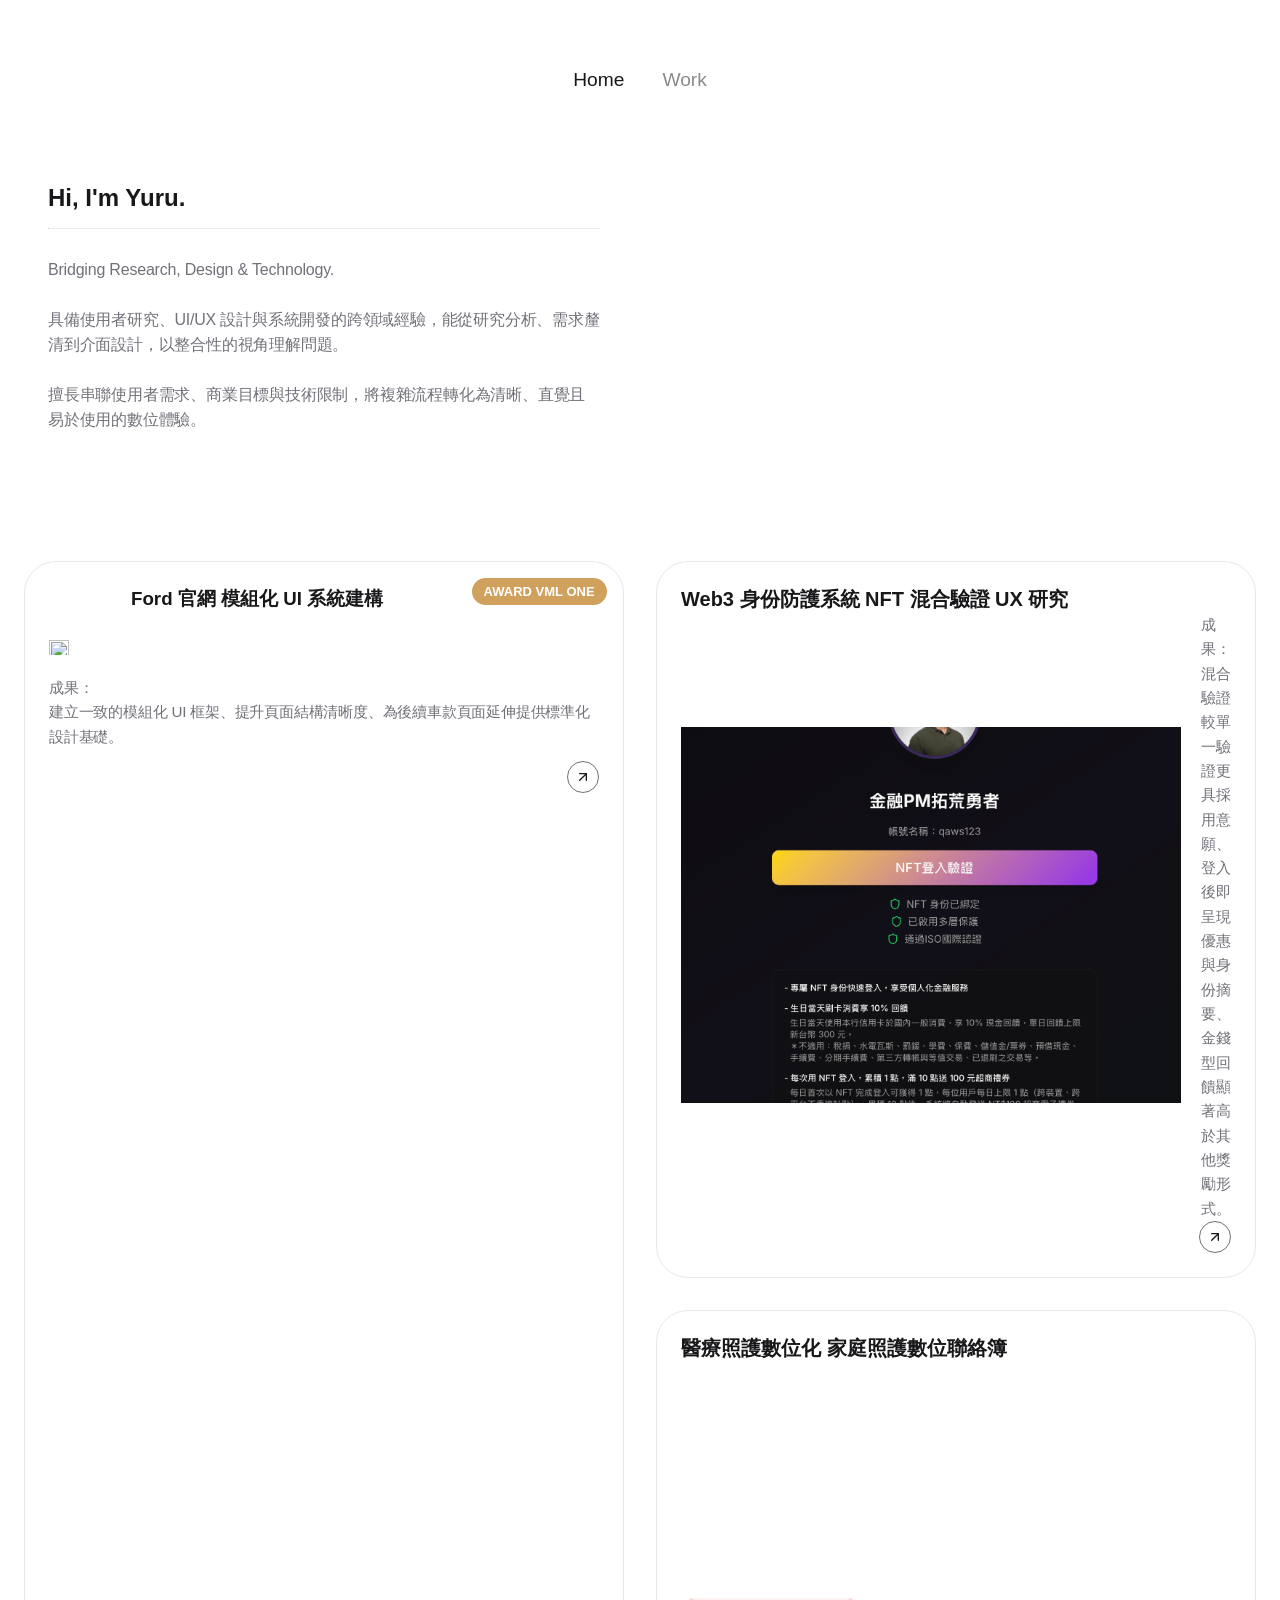
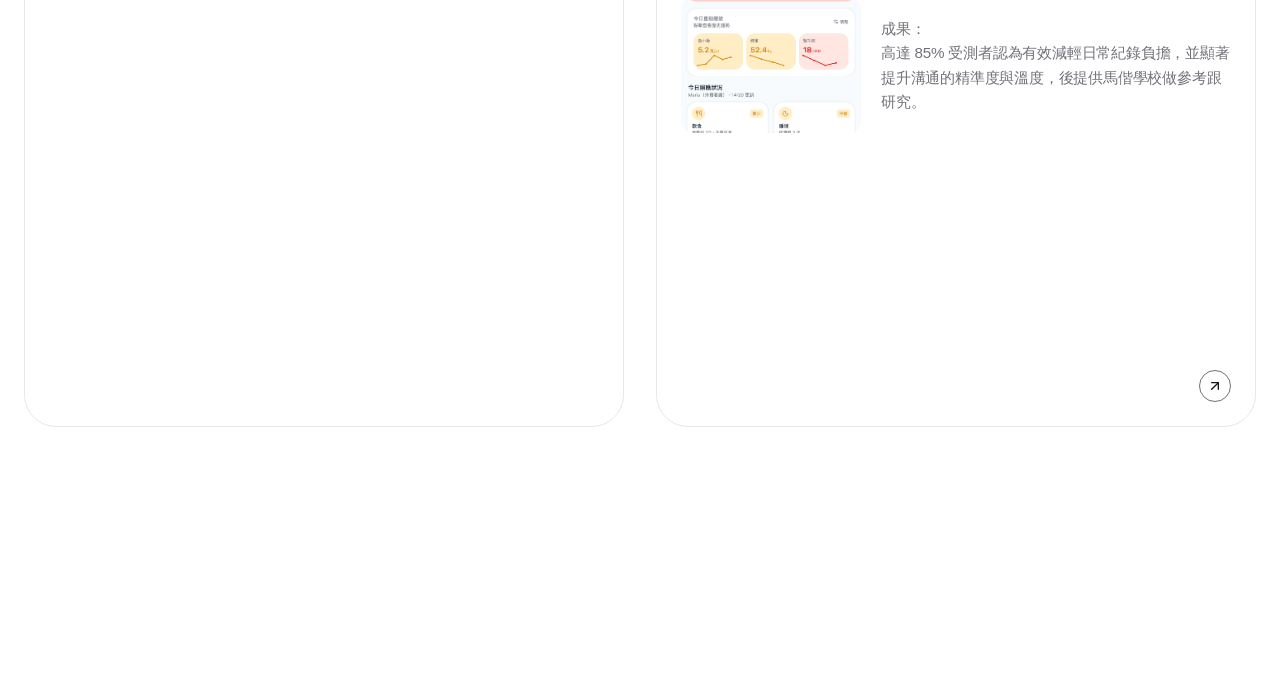
==== index.html @ ca659b8a "Update index.html" ====
<!DOCTYPE html>
<html lang="zh-TW">
<head>
    <meta charset="UTF-8">
    <meta name="viewport" content="width=device-width, initial-scale=1.0">
    <title>Yuru | Portfolio</title>
    <link rel="stylesheet" href="style.css">
</head>
<body style="margin-bottom: 14rem;">
    <!-- Navigation -->
     <!-- 導覽列 -->
    <nav class="navbar" id="navbar">
        <div class="navbar-inner">
            <div class="nav-links">
                <div id="nav-marker"></div>
                <a href="#" class="nav-item active">Home</a>
                <a href="work.html" class="nav-item"></span>Work</a>
                <!-- <a href="#about" class="nav-item"><span class="dot">About</a> -->
            </div>
            <button class="mobile-menu-btn" id="mobile-menu-btn">
                <svg width="24" height="24" viewBox="0 0 24 24" fill="none" stroke="currentColor" stroke-width="2" stroke-linecap="round" stroke-linejoin="round"><line x1="3" y1="12" x2="21" y2="12"></line><line x1="3" y1="6" x2="21" y2="6"></line><line x1="3" y1="18" x2="21" y2="18"></line></svg>
            </button>
        </div>
    </nav>

    <div class="mobile-menu-overlay" id="mobile-menu">
        <button class="close-menu-btn" id="close-menu-btn">
            <svg width="32" height="32" viewBox="0 0 24 24" fill="none" stroke="currentColor" stroke-width="2" stroke-linecap="round" stroke-linejoin="round"><line x1="18" y1="6" x2="6" y2="18"></line><line x1="6" y1="6" x2="18" y2="18"></line></svg>
        </button>
        <a href="#" class="mobile-link">Home</a>
        <a href="work.html" class="mobile-link">Work</a>
        <!-- <a href="#about" class="mobile-link">About</a> -->
        </div>

    <!-- Work Section -->
    <main class="wrapper">
        <section class="projects-grid">
            <div class="left-column">
                <div class="info-card">
                    <h1>Hi, I'm Yuru.</h1>
                    <hr>
                    <p class="info-text">Bridging Research, Design & Technology.</p>
                    <p class="info-text">具備使用者研究、UI/UX 設計與系統開發的跨領域經驗，能從研究分析、需求釐清到介面設計，以整合性的視角理解問題。</p>
                    <p class="info-text" style="margin-bottom: 0;">擅長串聯使用者需求、商業目標與技術限制，將複雜流程轉化為清晰、直覺且易於使用的數位體驗。</p>
                </div>

                <!-- <div class="bottom-left-cards reveal">
                   <a href="https://pda.104.com.tw/profile/share/5gaeLFJDGIyPmbbx8TbDucPjDyxwcP6l" target="_blank" class="action-card resume-card">
                        <div class="action-content">
                            <div class="module-subtitle">Connect & More</div>
                            <div class="action-title">Resume</div>
                        </div>
                        <div class="stacked-ui-illustration">
                            <div class="ui-mini-card card-mint">
                                <div class="mini-header">
                                    <div class="m-icon"></div><div class="m-search"></div>
                                </div>
                                <div class="mini-body">
                                    <div class="m-title"></div>
                                    <div class="m-line"></div><div class="m-line"></div><div class="m-line w-short"></div>
                                </div>
                            </div>
                            
                            <div class="ui-mini-card card-peach">
                                <div class="mini-header">
                                    <div class="m-icon"></div><div class="m-search"></div>
                                </div>
                                <div class="mini-body">
                                    <div class="m-title"></div>
                                    <div class="m-line"></div><div class="m-line"></div><div class="m-line w-short"></div>
                                </div>
                            </div>
                            
                            <div class="ui-mini-card card-blue">
                                <div class="mini-header">
                                    <div class="m-icon"></div><div class="m-search"></div>
                                </div>
                                <div class="mini-body">
                                    <div class="m-title"></div>
                                    <div class="m-line"></div><div class="m-line"></div><div class="m-line w-short"></div>
                                </div>
                            </div>
                        </div>
                    </a>

                    <a href="work.html#3d" class="action-card space-card">
                        <div class="action-content">
                            <div class="module-subtitle">Cross-disciplinary Roots</div>
                            <div class="action-title">跨域空間規劃 / 3D視覺</div>
                            <p style="margin-bottom: 0;">跨領域背景：<br>室內設計助理時期作品</p>
                        </div>
                        <div class="decorative-icon d-icon">
                            <svg width="160" height="160" viewBox="0 0 24 24" fill="none" xmlns="http://www.w3.org/2000/svg">
                                <path class="floor-plane" d="M12 21L3 17.1L12 13.2L21 17.1L12 21Z" stroke="currentColor" stroke-width="0.1" stroke-linecap="round" stroke-linejoin="round"/>
                                <path class="left-wall" d="M3 17.1V6.9L12 10.8V21L3 17.1Z" stroke="currentColor" stroke-width="0.1" stroke-linecap="round" stroke-linejoin="round"/>
                                <path class="right-wall" d="M21 17.1V6.9L12 10.8V21L21 17.1Z" stroke="currentColor" stroke-width="0.1" stroke-linecap="round" stroke-linejoin="round"/>
                                <path class="ceiling-plane" d="M12 10.8L3 6.9L12 3L21 6.9L12 10.8Z" stroke="currentColor" stroke-width="0.1" stroke-linecap="round" stroke-linejoin="round"/>
                            </svg>
                        </div>
                    </a>
                </div> -->
            </div>

            <div class="card-content">
                <div class="grid-header reveal">
                    <h2 class="grid-title text-uppercase tracking-widest">
                        <!-- <span class="dot"></span> -->PROJECT CATEGORY</h2>
                </div>
                <a href="work.html#ux" class="service-link">
                    <div class="service-item reveal">
                        <div class="service-text-group">
                            <span class="service-name">研究與需求分析</span>
                            <span class="service-sub">使用者研究、需求釐清、問題定義、產品驗證</span>
                        </div>
                        <span class="service-desc">Research & Analysis</span>
                    </div>
                </a>
                <a href="work.html#ui-ux" class="service-link">
                    <div class="service-item reveal">
                        <div class="service-text-group">
                            <span class="service-name">產品與體驗設計</span>
                            <span class="service-sub">品牌官網、Web／App設計、User Flow、Design System</span>
                        </div>
                        <span class="service-desc">Product & UX Design</span>
                    </div>
                </a>
                <!-- <a href="work.html#visual" class="service-link">
                    <div class="service-item reveal">
                        <div class="service-text-group">
                            <span class="service-name">系統開發與整合</span>
                            <span class="service-sub">前端開發、企業系統、流程數位化</span>
                        </div>
                        <span class="service-desc">Systems & Development</span>
                    </div>
                </a> -->
                <a href="work.html#award" class="service-link">
                    <div class="service-item reveal">
                        <div class="service-text-group">
                            <span class="service-name">品牌與視覺設計</span>
                            <span class="service-sub">行銷 / 視覺設計</span>
                        </div>
                        <span class="service-desc">Brand & Visual Design</span>
                    </div>
                </a>
                <!-- <a href="work.html#workshop" class="service-link">
                    <div class="service-item reveal">
                        <span class="service-name">工作坊協作</span>
                        <span class="service-desc">Workshop Co-Facilitator</span>
                    </div>
                </a> -->
            </div>
        </section>
        
        <!-- 左側：Feed 面板 -->
        <section class="bento-container">
            <section class="card feed-card">
                <a href="uiux_ford.html" style="text-decoration: none; color: inherit;display: contents; height: 100%;">
                    <h3 class="logo-text"><img src="img/FordOval.svg" alt="" width="70">Ford 官網 模組化 UI 系統建構</h3>
                    <span class="tag">AWARD VML ONE</span>
                    <div class="img-content">
                        <img src="img/index_ford.jpg" alt="">
                    </div>
                    <p>成果：<br>建立一致的模組化 UI 框架、提升頁面結構清晰度、為後續車款頁面延伸提供標準化設計基礎。</p>
                    <div class="card-circle">
                        <div class="icon-circle">
                            <svg width="16" height="16" viewBox="0 0 24 24" fill="none" stroke="currentColor" stroke-width="2" stroke-linecap="round" stroke-linejoin="round"><line x1="7" y1="17" x2="17" y2="7"></line><polyline points="7 7 17 7 17 17"></polyline></svg>
                        </div>
                    </div>
                </a>
            </section>

            <!-- 右側：四個小卡片 -->
            <div class="bottom-right-group">
                <!-- 第一張卡片：Web3 身份防護系統 -->
                <section class="card credit-card1">
                    <a href="ux_web3.html">
                        <h3>Web3 身份防護系統 NFT 混合驗證 UX 研究</h3>
                        <!--<div class="credit-amount">NFT 混合驗證 UX 研究</div>-->
                        <!-- 調整區域：左邊圖片、右邊成果 -->
                        <div class="card-body-flex">
                            <div class="img-content">
                                <img src="img/web3_title.png" alt="Web3 專案圖片">
                            </div>
                            <div class="card-description">
                                <p>成果：<br>混合驗證較單一驗證更具採用意願、登入後即呈現優惠與身份摘要、金錢型回饋顯著高於其他獎勵形式。</p>
                            </div>
                        </div>
            
                        <div class="card-circle">
                            <div class="icon-circle">
                                <svg width="16" height="16" viewBox="0 0 24 24" fill="none" stroke="currentColor" stroke-width="2" stroke-linecap="round" stroke-linejoin="round"><line x1="7" y1="17" x2="17" y2="7"></line><polyline points="7 7 17 7 17 17"></polyline></svg>
                            </div>
                        </div>
                    </a>
                </section>
            
                <!-- 第二張卡片：醫療照護數位化 -->
                <section class="card credit-card1">
                    <a href="ux_health.html">
                        <h3>醫療照護數位化 家庭照護數位聯絡簿</h3>
                        <!--<div class="credit-amount">家庭照護數位聯絡簿</div>-->
                        <!-- 調整區域：左邊圖片、右邊成果 -->
                        <div class="card-body-flex">
                            <div class="card-image">
                                <img src="img/medic_title.png" alt="醫療照護專案圖片">
                            </div>
                            <div class="card-description">
                                <p>成果：<br>高達 85% 受測者認為有效減輕日常紀錄負擔，並顯著提升溝通的精準度與溫度，後提供馬偕學校做參考跟研究。</p>
                            </div>
                        </div>
            
                        <div class="card-circle">
                            <div class="icon-circle">
                                <svg width="16" height="16" viewBox="0 0 24 24" fill="none" stroke="currentColor" stroke-width="2" stroke-linecap="round" stroke-linejoin="round"><line x1="7" y1="17" x2="17" y2="7"></line><polyline points="7 7 17 7 17 17"></polyline></svg>
                            </div>
                        </div>
                    </a>
                </section>
            </div>
             <!-- <div class="bottom-right-group">
                <section class="card credit-card1">
                    <a href="ux_web3.html">
                        <h3>Web3 身份防護系統</h3>
                        <div class="credit-amount">NFT 混合驗證 UX 研究</div><br>
                        <p>成果：<br>混合驗證較單一驗證更具採用意願、登入後即呈現優惠與身份摘要、金錢型回饋顯著高於其他獎勵形式。</p>
                        <div class="card-circle">
                            <div class="icon-circle">
                                <svg width="16" height="16" viewBox="0 0 24 24" fill="none" stroke="currentColor" stroke-width="2" stroke-linecap="round" stroke-linejoin="round"><line x1="7" y1="17" x2="17" y2="7"></line><polyline points="7 7 17 7 17 17"></polyline></svg>
                            </div>
                        </div>
                    </a>
                </section>

                <section class="card credit-card1">
                    <a href="ux_health.html">
                        <h3>醫療照護數位化</h3>
                        <div class="credit-amount">家庭照護數位聯絡簿</div><br>
                        <p>成果：<br>高達 85% 受測者認為有效減輕日常紀錄負擔，並顯著提升溝通的精準度與溫度，後提供馬偕學校做參考跟研究。</p>
                        <div class="card-circle">
                            <div class="icon-circle">
                                <svg width="16" height="16" viewBox="0 0 24 24" fill="none" stroke="currentColor" stroke-width="2" stroke-linecap="round" stroke-linejoin="round"><line x1="7" y1="17" x2="17" y2="7"></line><polyline points="7 7 17 7 17 17"></polyline></svg>
                            </div>
                        </div>
                    </a>
                </section>

                <section class="card credit-card1">
                    <a href="ux_workshop.html">
                        <h3>跨職能遊戲化決策模擬系統</h3>
                        <div class="credit-amount">數據驅動產品決策工作坊</div><br>
                        <p>成果：<br>活動報告明確指出絕大部分參與者具備極高的推薦意願，高達八成明確表示渴望參加後續的進階工作坊。</p>
                        <div class="card-circle">
                            <div class="icon-circle">
                                <svg width="16" height="16" viewBox="0 0 24 24" fill="none" stroke="currentColor" stroke-width="2" stroke-linecap="round" stroke-linejoin="round"><line x1="7" y1="17" x2="17" y2="7"></line><polyline points="7 7 17 7 17 17"></polyline></svg>
                            </div>
                        </div>
                    </a>
                </section>

                <section class="card credit-card1">
                    <a href="hochu.html">
                        <h3 class="logo-text"><img src="img/build-hao.png" alt="" width="80"></h3>
                        <div class="credit-amount">合矩建設官網</div><br>
                        <span class="tag">AWARD VML ONE</span>
                        <p>成果：<br>建立品牌時間敘事體驗，強化企業歷史可信度。</p>
                        <div class="card-circle">
                            <div class="icon-circle">
                                <svg width="16" height="16" viewBox="0 0 24 24" fill="none" stroke="currentColor" stroke-width="2" stroke-linecap="round" stroke-linejoin="round"><line x1="7" y1="17" x2="17" y2="7"></line><polyline points="7 7 17 7 17 17"></polyline></svg>
                            </div>
                        </div>
                    </a>
                </section> -->
            </div>
        </section>

        <!-- <section class="footer-bottom">
            <p class="copyright">© <span id="year"></span> PORTFOLIO</p>
        </section> -->

    </main>
    <script src="script.js"></script>
</body>
</html>
---- style.css ----
/* --- 1. Reset & Base Styles --- */
:root {
    --bg-color: #ffffff;
    --text-color: #18181b;
    --border-color: rgba(24, 24, 27, 0.1);
    --primary-black: #000;
    --primary-white: #fff;
    --gray-light: #d4d4d8;
    --gray-medium: #a1a1aa;
    --gray-dark: #71717a;
    --container-width: 1440px;
    --header-height: 80px;
    --radius: 32px;
    --card-bg:#f8f8f8;
    --padding:0 24px;
    --gap:32px;
    --marginbottom:8rem;
    --tag:#cfa15d;
    /* #deb66e */
}

* {
    box-sizing: border-box;
    margin: 0;
    padding: 0;
}

html {
    scroll-behavior: smooth;
}

body {
    font-family: -apple-system, BlinkMacSystemFont, "Segoe UI", Roboto, Helvetica, Arial, sans-serif;
    background-color: var(--bg-color);
    color: var(--text-color);
    -webkit-font-smoothing: antialiased;
}

a {
    text-decoration: none;
    color: inherit;
}

button {
    background: none;
    border: none;
    cursor: pointer;
    font-family: inherit;
}

p {
    color: var(--gray-dark);
    font-size: 19px;
    line-height: 1.6;
    margin-top: 0;
    margin-bottom: 24px;
    font-weight: 400;
    letter-spacing: -0.2px;
}

/* --- Navigation --- */
.navbar {
    width: 100%;
    height: var(--header-height);
    background-color: rgba(255, 255, 255, 0.9);
    backdrop-filter: blur(8px);
    -webkit-backdrop-filter: blur(8px);
    margin: 40px 0;
    display: flex;
    align-items: center;
}

.navbar-inner {
    display: flex;
    justify-content: center;
    align-items: center;
    width: 100%;
    max-width: var(--container-width);
    margin: 0 auto;
    padding: 0 20px;
}

#nav-marker {
    position: absolute;
    bottom: 0;
    left: 0;
    height: 3px;
    width: 0;
    background-color: var(--border-color);
    transition: all 0.3s cubic-bezier(0.645, 0.045, 0.355, 1);
    border-radius: 2px;
    pointer-events: none;
}

.nav-links {
    display: flex;
    gap: 38px;
    position: relative;
}

.nav-links a {
    font-size: 1.2rem;
    font-weight: 500;
    opacity: 0.5;
    transition: opacity 0.3s;
    padding: 10px 0;
}

.nav-links a.active {
    opacity: 1;
}

.nav-links a:hover {
    opacity: 0.8;
}

/* Mobile Menu Button - 預設隱藏 */
.mobile-menu-btn {
    display: none;
    background: none;
    border: none;
    cursor: pointer;
}

/* Mobile Overlay Menu */
.mobile-menu-overlay {
    position: fixed;
    top: 0;
    left: 0;
    width: 100%;
    height: 100vh;
    background-color: var(--bg-color);
    z-index: 999;
    display: flex;
    flex-direction: column;
    justify-content: center;
    align-items: center;
    gap: 32px;
    transform: translateX(100%);
    transition: transform 0.3s ease-in-out;
}

.mobile-menu-overlay.open {
    transform: translateX(0);
}

.mobile-link {
    text-decoration: none;
    color: #000;
    font-size: 2rem;
    font-weight: 700;
    letter-spacing: -0.02em;
}

.close-menu-btn {
    background: none;
    border: none;
    cursor: pointer;
    position: absolute;
    top: 24px;
    right: 24px;
}

/* wrapper */
.wrapper {
    max-width: var(--container-width);
    margin: 0 auto;
    background-color: var(--bg-color);
    padding: var(--padding);
}

/* --- Services List --- */
.service-item {
    display: flex;
    justify-content: space-between;
    align-items: center;
    padding: 30px 40px;
    border-bottom: 1px solid var(--border-color);
    transition: background-color 0.3s;
    cursor: default;
}

.service-item:hover {
    background-color: var(--primary-white);
}

.service-name {
    font-size: 1.6rem;
    font-weight: 300;
    letter-spacing: -0.025em;
    transition: padding-left 0.3s;
}

/* --- 服務項目：文字群組與補充小字 --- */
.service-text-group {
    display: flex;
    flex-direction: column;
    gap: 4px; /* 控制主標題與小字之間的間距 */
}

.service-sub {
    font-size: 0.875rem; /* 讓小字比主標題小一點 (約 14px) */
    color: var(--gray-medium); /* 使用你原本設定的次要文字顏色 */
    font-weight: 400;
    /* letter-spacing: -0.01em; */
}

.service-item:hover .service-name {
    padding-left: 16px;
}

.service-desc {
    font-size: 0.875rem;
    color: var(--gray-dark);
}

.service-link {
    text-decoration: none;
    color: inherit;
    display: block;
}

/* --- Work Grid --- */
.grid-title {
    font-size: 0.8rem;
    display: flex;
    align-items: center;
    gap: 8px;
}

.dot {
    width: 8px;
    height: 8px;
    background-color: #22c55e;
    border-radius: 50%;
    display: inline-block;
    vertical-align: middle;
    margin-right: 6px;
}

.projects-grid {
    display: grid;
    grid-template-columns: 1fr 1fr;
    gap: var(--gap);
    margin-bottom: var(--gap);
}

.info-card {
    border-radius: 32px;
    padding: 24px;
    width: 100%;
    box-sizing: border-box;
}

hr {
    border-top: 1px solid var(--divider-color); /* 原本為未定義的 var(--divider-color)，幫你替換成既有的 border-color */
    margin: 16px 0 28px 0;
}

.info-text {
    color: var(--gray-dark);
    font-size: 1rem;
}

/* 響應式容器 */
.bento-container {
    display: grid;
    grid-template-columns: 1fr 1fr;
    grid-template-rows: auto auto;
    gap: var(--gap);
    max-width: var(--container-width);
    width: 100%;
    box-sizing: border-box;
    margin-bottom: var(--marginbottom);
}

/* 通用卡片樣式 */
.card {
    border-radius: var(--radius);
    padding: 24px;
    /* box-shadow: var(--shadow); 原本為未定義的變數，若不需要可以保持註解 */
    border: 1px solid var(--border-color);
    position: relative;
    transition: border-color 0.3s ease, transform 0.3s ease;
}

.icon-circle {
    width: 32px;
    height: 32px;
    border: 1px solid var(--gray-dark);
    border-radius: 50%;
    display: flex;
    justify-content: center;
    align-items: center;
    transition: all 0.3s;
}

.card:hover .icon-circle {
    background-color: var(--primary-black);
    color: var(--primary-white);
}

.card:hover {
    transform: translateY(-4px);
}

.card-circle {
    display: flex;
    justify-content: flex-end;
}

/* --- 卡片內部左右排版區塊 --- */
.card-body-flex {
    display: flex;
    align-items: center; /* 垂直置中對齊 */
    gap: 20px;          /* 圖片與右側文字的間距 */
}

/* 左側圖片容器 */
.card-image {
    flex: 0 0 38%;      /* 限制圖片大約佔 38% 的寬度，可依需求調整 */
    max-width: 180px;   /* 避免圖片在寬卡片被拉得過大 */
}

.card-image img {
    width: 100%;
    height: auto;
    aspect-ratio: 4 / 3; /* 維持固定的圖片比例，可改為 1 / 1 變正方形 */
    object-fit: cover;
    border-radius: 12px; /* 圖片圓角，讓視覺更協調 */
    display: block;
}

/* 右側成果文字容器 */
.card-description {
    flex: 1;            /* 佔滿剩餘的空間 */
}

.card-description p {
    margin-bottom: 0;   /* 移除段落原本的底部間距 */
    font-size: 0.95rem; /* 稍微調整字體大小以適應卡片空間 */
}

/* --- 手機版響應式調整 (營造更好的小螢幕體驗) --- */
@media (max-width: 768px) {
    .card-body-flex {
        flex-direction: column; /* 在手機或小螢幕時改回上下堆疊 */
        align-items: stretch;
        gap: 12px;
    }
    
    .card-image {
        flex: unset;
        max-width: 100%;     /* 手機上讓圖片撐滿寬度 */
    }
}

/* 左側 Feed 面板 */
.feed-card {
    display: flex;
    flex-direction: column;
    gap: 12px;
}

.bento-container p {
    font-size: 0.95rem;
    margin-bottom: 0;
}

.logo-text {
    display: flex;
    align-items: center; /* 讓裡面的元素垂直置中 */
    gap: 12px;           /* 控制 Logo 和文字之間的間距，可自行微調 */
    margin-bottom: 16px; /* 視情況保留底部間距 */
}

/* 確保圖片不會被擠壓變形 */
.logo-text img {
    flex-shrink: 0; 
}

.img-content {
    width: fit-content;
    height: auto;
}

.img-content img {
    width: 100%;
    aspect-ratio: 4 / 3;
    object-fit: cover;
}

/* 右上側指令面板 */
.command-card {
    padding: 24px;
}

/* 右下側分組 */
.bottom-right-group {
    /* display: flex;
    flex-direction: column;
    display: grid;
    grid-template-columns: 1fr 1fr; */ /* 保持兩欄，四格會自動排成 2x2 */
    gap: var(--gap);
    display: grid;
    grid-template-rows: repeat(2, minmax(0, 1fr));
    min-width: 0;
}

/* 信用卡片 */
.credit-card1 {
    border: none;
    border: 1px solid var(--border-color);
    color: var(--text-color);
    display: flex;
    flex-direction: column;
    justify-content: space-between;
    min-height: 180px;
}

.credit-card1 a {
    display: flex;
    flex-direction: column;
    justify-content: space-between;
    height: 100%;
}

.credit-card2 {
    border: none;
    background-image: url('img/bee\ icon.png'); 
    background-size: cover;
    background-position: center;
    background-repeat: no-repeat;
    color: #ffffff;
    display: flex;
    flex-direction: column;
    justify-content: space-between;
    min-height: 180px;
    position: relative;
}

.credit-card1 h3, .credit-card2 h3 { 
    font-size: 20px; 
    font-weight: 600; 
}

.credit-amount { 
    font-size: 24px; 
    font-weight: 700; 
}

.reveal {
    opacity: 0;
    transform: translateY(30px);
    transition: all 0.6s ease;
}

.reveal.active {
    opacity: 1;
    transform: translateY(0);
}

.tag {
    position: absolute;
    top: 16px;
    right: 16px;
    color: #fff;
    background:var(--tag);
    padding: 6px 12px;
    border-radius: 20px;
    font-size: 13px;
    font-weight: 600;
    backdrop-filter: blur(4px);
}

.footer-bottom {
    margin-bottom: var(--marginbottom);
}

.copyright {
    font-size: 0.8rem;
    font-family: monospace;
    color: #9ca3af;
    text-align: center;
}

/* --- 10. Responsive Media Queries --- */

/* 平板尺寸 (992px 以下) */
@media (max-width: 992px) {
    .bento-container {
        grid-template-columns: 1fr 1.2fr;
        gap: 16px;
    }
    .command-card { padding: 20px; }
}

/* 手機與小型平板尺寸 (850px 以下) */
@media (max-width: 850px) {
    .bento-container {
        grid-template-columns: 1fr;
    }
    .feed-card, .command-card {
        order: unset; 
        grid-row: auto;
    }
    .bottom-right-group {
        grid-template-columns: 1fr; /* 切換為單欄 */
    }
}

/* 導航列與區塊手機版 (768px 以下) */
@media (max-width: 768px) {
    .navbar {
        height: 20px;
    }
    .nav-links { display: none; }
    .navbar-inner {
        justify-content: flex-end;
    }
    .mobile-menu-btn { display: block; }
    
    .projects-grid { grid-template-columns: 1fr; }
    
    .service-item {
        flex-direction: column;
        align-items: flex-start;
        gap: 8px;
    }
    
    .footer-bottom {
        flex-direction: column;
        align-items: flex-start;
        gap: 32px;
    }
}

/* 小型手機尺寸 (500px 以下) */
@media (max-width: 500px) {
    .bottom-right-group {
        grid-template-columns: 1fr;
    }
    .card { padding: 20px; }
}


/* --- 左下角：雙卡片樣式 --- */
.left-column {
    display: flex;
    flex-direction: column;
    justify-content:space-between;
}

.bottom-left-cards {
    display: grid;
    grid-template-columns: 1fr 1fr; /* 讓兩張卡片並排各佔一半 */
    gap: var(--gap);
}

.module-subtitle {
    font-size: 0.9rem;
    font-weight: 500;
    color: var(--gray-dark);
    display: flex;
    align-items: center;
}

.action-card {
    background-color: #ffffff; /* 使用你原本設定的 #f8f8f8 */
    border-radius: var(--radius); /* 稍微大一點的圓角更貼近圖片風格 */
    padding: 24px;
    display: flex;
    flex-direction: column;
    justify-content: space-between;
    text-decoration: none;
    color: var(--text-color);
    border: 1px solid #eeeeee;
    transition: transform 0.3s ease, border-color 0.3s ease;
    max-height: 180px; /* 確保兩張卡片高度一致 */
    position: relative;
    overflow: hidden;
}

.action-card:hover {
    transform: translateY(-4px); /* 滑鼠懸停微微向上浮起 */
    border-color: var(--border-color); /* 顯示細邊框 */
}

/* 右下角的箭頭，繼承你原本 .card-circle 與 .icon-circle 的設定 */
.action-card:hover .icon-circle {
    background-color: var(--primary-black);
    color: var(--primary-white);
}

.action-card h3 {
    font-size: 1rem;
    font-weight: 400;
    margin-bottom: 4px;
}

.action-card .action-title {
    font-size: 1.3rem;
    font-weight: 700;
    margin-bottom: 16px;
    line-height: 1.4;
}

.action-card p {
    font-size: 0.95rem;
    color: var(--gray-dark);
    margin-bottom: 24px;
    line-height: 1.6;
}

/* --- 手機版適配 (加在原本的 media query 裡或最下面) --- */
@media (max-width: 992px) {
    .bottom-left-cards {
        grid-template-columns: 1fr; /* 在平板或手機上改為上下堆疊 */
        padding: 0;
        margin-top: 16px;
    }
    .action-card {
        min-height: auto;
    }
}

/* --- 在 :root 定義三面不同色的顏色變數 --- */
:root {
    /* 稍微明顯一點的粉彩色系 */
    --cube-face-1: #fef6aa;
    --cube-face-2: #bfdbfe;
    --cube-face-3: #f7bbbb;
}

/* --- 調整 Icon 位置與顏色過渡 --- */
.decorative-icon.d-icon {
    align-self: flex-end;       /* 將 Icon 推到卡片右下角 */
    transition: color 0.3s ease, fill 0.3s ease; /* 增加 fill 的過渡 */
    position: absolute;
    bottom: -2.5rem;
    right: -2rem;
    color: var(--gray-light);
}

/* --- 滑鼠懸停 (Hover) 時的實心線條和填充 --- */

/* 在 .action-card:hover 時，分別設置三個面的填充顏色 */
.action-card:hover .decorative-icon.d-icon .ceiling-plane {
    fill: var(--cube-face-1);
}

.action-card:hover .decorative-icon.d-icon .left-wall {
    fill: var(--cube-face-2);
}

.action-card:hover .decorative-icon.d-icon .right-wall {
    fill: var(--cube-face-3);
}

/* --- 專屬 Resume 卡片的高質感疊加 UI 裝飾 --- */

.resume-card {
    position: relative;
    overflow: hidden; /* 確保裝飾不會超出卡片邊緣 */
}

/* 裝飾容器：定位在右下角 */
.stacked-ui-illustration {
    position: absolute;
    right: -10px;
    bottom: -20px;
    width: 170px;
    height: 140px;
    pointer-events: none; /* 讓滑鼠不會誤觸裝飾元素 */
}

/* --- 迷你卡片的本體設定 --- */
.ui-mini-card {
    position: absolute;
    width: 130px;
    height: 140px;
    background-color: #ffffff;
    border-radius: 12px; /* 更圓潤的邊角 */
    /* 疊加多層陰影創造輕盈的立體感 */
    box-shadow: -8px 12px 24px rgba(0, 0, 0, 0.04), 
                -2px 4px 8px rgba(0, 0, 0, 0.02);
    border: 1px solid rgba(255, 255, 255, 0.9);
    overflow: hidden;
    transition: all 0.5s cubic-bezier(0.34, 1.56, 0.64, 1); /* 加入帶有回彈感的動畫曲線 */
}

/* --- 卡片內的骨架 UI 細節 (精準復刻圖片) --- */

/* 頂部彩色 Header */
.mini-header {
    height: 32px;
    display: flex;
    align-items: center;
    padding: 0 10px;
    gap: 6px;
}

/* Header 內的 Icon 與 搜尋列 */
.m-icon {
    width: 14px;
    height: 14px;
    border-radius: 4px;
    background-color: rgba(0, 0, 0, 0.08); /* 半透明色塊 */
}

.m-search {
    flex: 1;
    height: 14px;
    border-radius: 8px;
    background-color: rgba(255, 255, 255, 0.9);
}

/* 下方白色內容區 */
.mini-body {
    padding: 12px 10px;
    display: flex;
    flex-direction: column;
    gap: 8px;
    background-color: #ffffff;
}

/* 模擬文字的線條 */
.m-title { height: 8px; width: 75%; background-color: #e5e7eb; border-radius: 4px; margin-bottom: 2px;}
.m-line { height: 4px; width: 100%; background-color: #f3f4f6; border-radius: 2px; }
.m-line.w-short { width: 60%; }


/* --- 三張卡片的專屬顏色與預設排版 --- */

/* 1. 底層卡片 (粉綠) */
.card-mint {
    z-index: 1;
    top: 35px; left: -15px;
    transform: rotate(-12deg);
}
.card-mint .mini-header { background: linear-gradient(135deg, #fad1da, #ecfdf5); }
.card-mint .m-icon { color: #b91051; }

/* 2. 中層卡片 (粉橘) */
.card-peach {
    z-index: 2;
    top: 15px; left: 15px;
    transform: rotate(-4deg);
}
.card-peach .mini-header { background: linear-gradient(135deg, #ffedd5, #fff7ed); }
.card-peach .m-icon { color: #f97316; }

/* 3. 頂層卡片 (粉藍) */
.card-blue {
    z-index: 3;
    top: -5px; left: 45px;
    transform: rotate(4deg);
    box-shadow: -12px 16px 32px rgba(0, 0, 0, 0.06); /* 頂層卡片陰影稍微重一點 */
}
.card-blue .mini-header { background: linear-gradient(135deg, #dbeafe, #eff6ff); }
.card-blue .m-icon { color: #3b82f6; }


/* --- 互動微動效：滑鼠懸停時的扇形洗牌展開 --- */

.resume-card:hover .card-mint {
    transform: translate(-15px, 12px) rotate(-20deg);
}

.resume-card:hover .card-peach {
    transform: translate(-5px, 0px) rotate(-6deg);
}

.resume-card:hover .card-blue {
    transform: translate(12px, -8px) rotate(8deg);
}
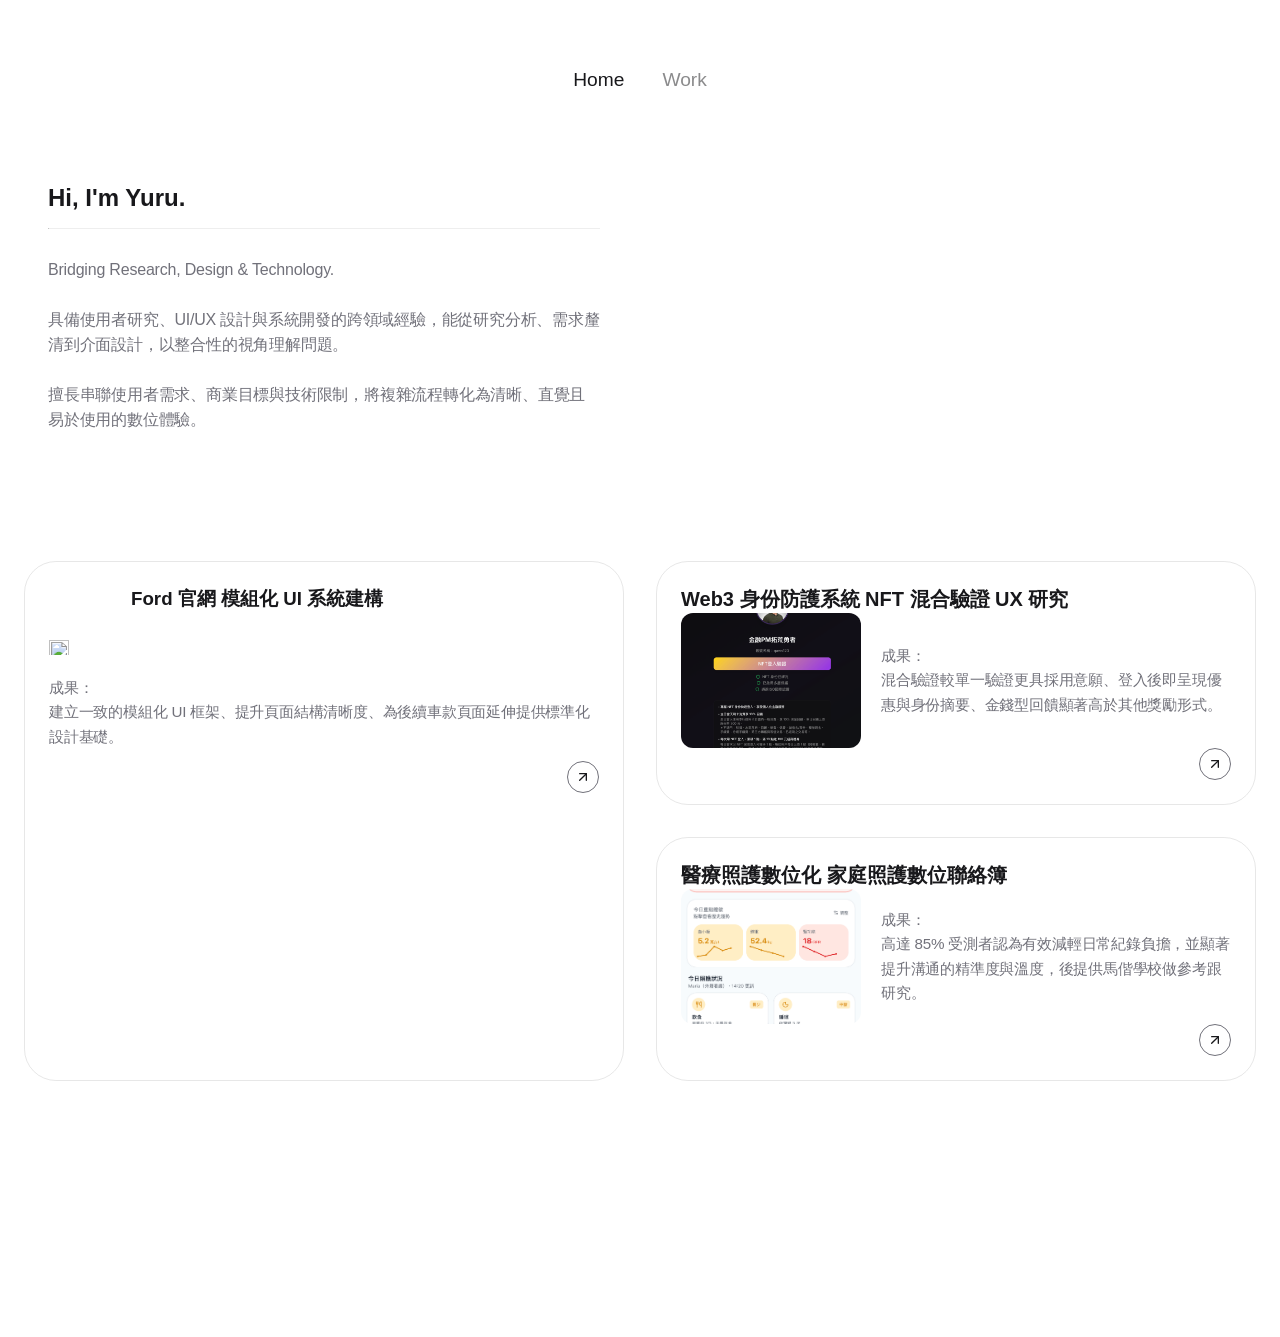
==== commit f5f3f2ce: "Update index.html" ====
--- a/index.html
+++ b/index.html
@@ -178,7 +178,7 @@
                         <!--<div class="credit-amount">NFT 混合驗證 UX 研究</div>-->
                         <!-- 調整區域：左邊圖片、右邊成果 -->
                         <div class="card-body-flex">
-                            <div class="img-content">
+                            <div class="card-image">
                                 <img src="img/web3_title.png" alt="Web3 專案圖片">
                             </div>
                             <div class="card-description">
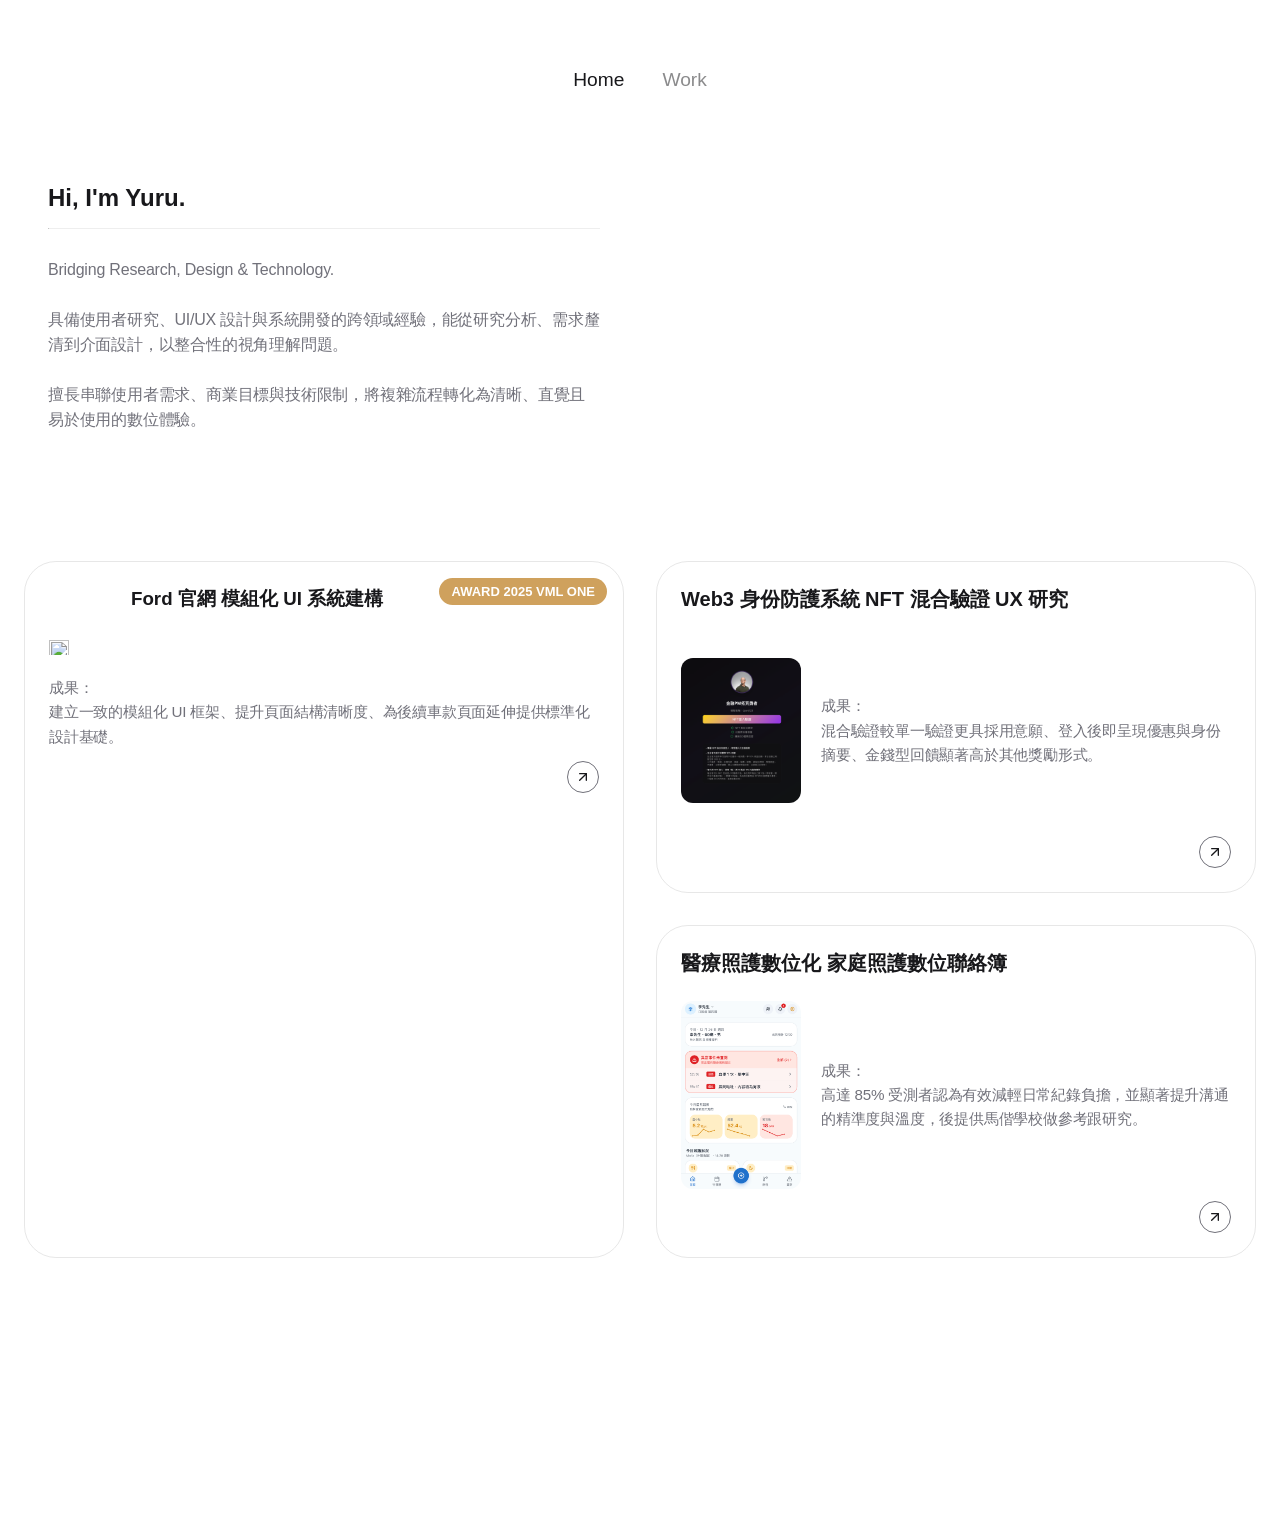
==== commit 23a120b5: "Update index.html" ====
--- a/index.html
+++ b/index.html
@@ -118,10 +118,10 @@
                 <a href="work.html#ui-ux" class="service-link">
                     <div class="service-item reveal">
                         <div class="service-text-group">
-                            <span class="service-name">產品與體驗設計</span>
+                            <span class="service-name">數位體驗設計</span>
                             <span class="service-sub">品牌官網、Web／App設計、User Flow、Design System</span>
                         </div>
-                        <span class="service-desc">Product & UX Design</span>
+                        <span class="service-desc">Digital Experience Design</span>
                     </div>
                 </a>
                 <!-- <a href="work.html#visual" class="service-link">
@@ -156,7 +156,7 @@
             <section class="card feed-card">
                 <a href="uiux_ford.html" style="text-decoration: none; color: inherit;display: contents; height: 100%;">
                     <h3 class="logo-text"><img src="img/FordOval.svg" alt="" width="70">Ford 官網 模組化 UI 系統建構</h3>
-                    <span class="tag">AWARD VML ONE</span>
+                    <span class="tag">AWARD 2025 VML ONE</span>
                     <div class="img-content">
                         <img src="img/index_ford.jpg" alt="">
                     </div>
--- a/style.css
+++ b/style.css
@@ -318,16 +318,16 @@
 
 /* 左側圖片容器 */
 .card-image {
-    flex: 0 0 38%;      /* 限制圖片大約佔 38% 的寬度，可依需求調整 */
-    max-width: 180px;   /* 避免圖片在寬卡片被拉得過大 */
+    flex: 0 0 48%;      /* 限制圖片大約佔 38% 的寬度，可依需求調整 */
+    max-width: 120px;   /* 避免圖片在寬卡片被拉得過大 */
 }
 
 .card-image img {
     width: 100%;
     height: auto;
-    aspect-ratio: 4 / 3; /* 維持固定的圖片比例，可改為 1 / 1 變正方形 */
-    object-fit: cover;
-    border-radius: 12px; /* 圖片圓角，讓視覺更協調 */
+    aspect-ratio: unset; /* 取消固定比例 */
+    object-fit: contain; /* 改為 contain 完整呈現 */
+    border-radius: 12px;
     display: block;
 }
 
@@ -423,6 +423,7 @@
     flex-direction: column;
     justify-content: space-between;
     height: 100%;
+    gap: 12px;
 }
 
 .credit-card2 {
@@ -441,7 +442,8 @@
 
 .credit-card1 h3, .credit-card2 h3 { 
     font-size: 20px; 
-    font-weight: 600; 
+    font-weight: 600;
+    margin-bottom: 12px;
 }
 
 .credit-amount { 
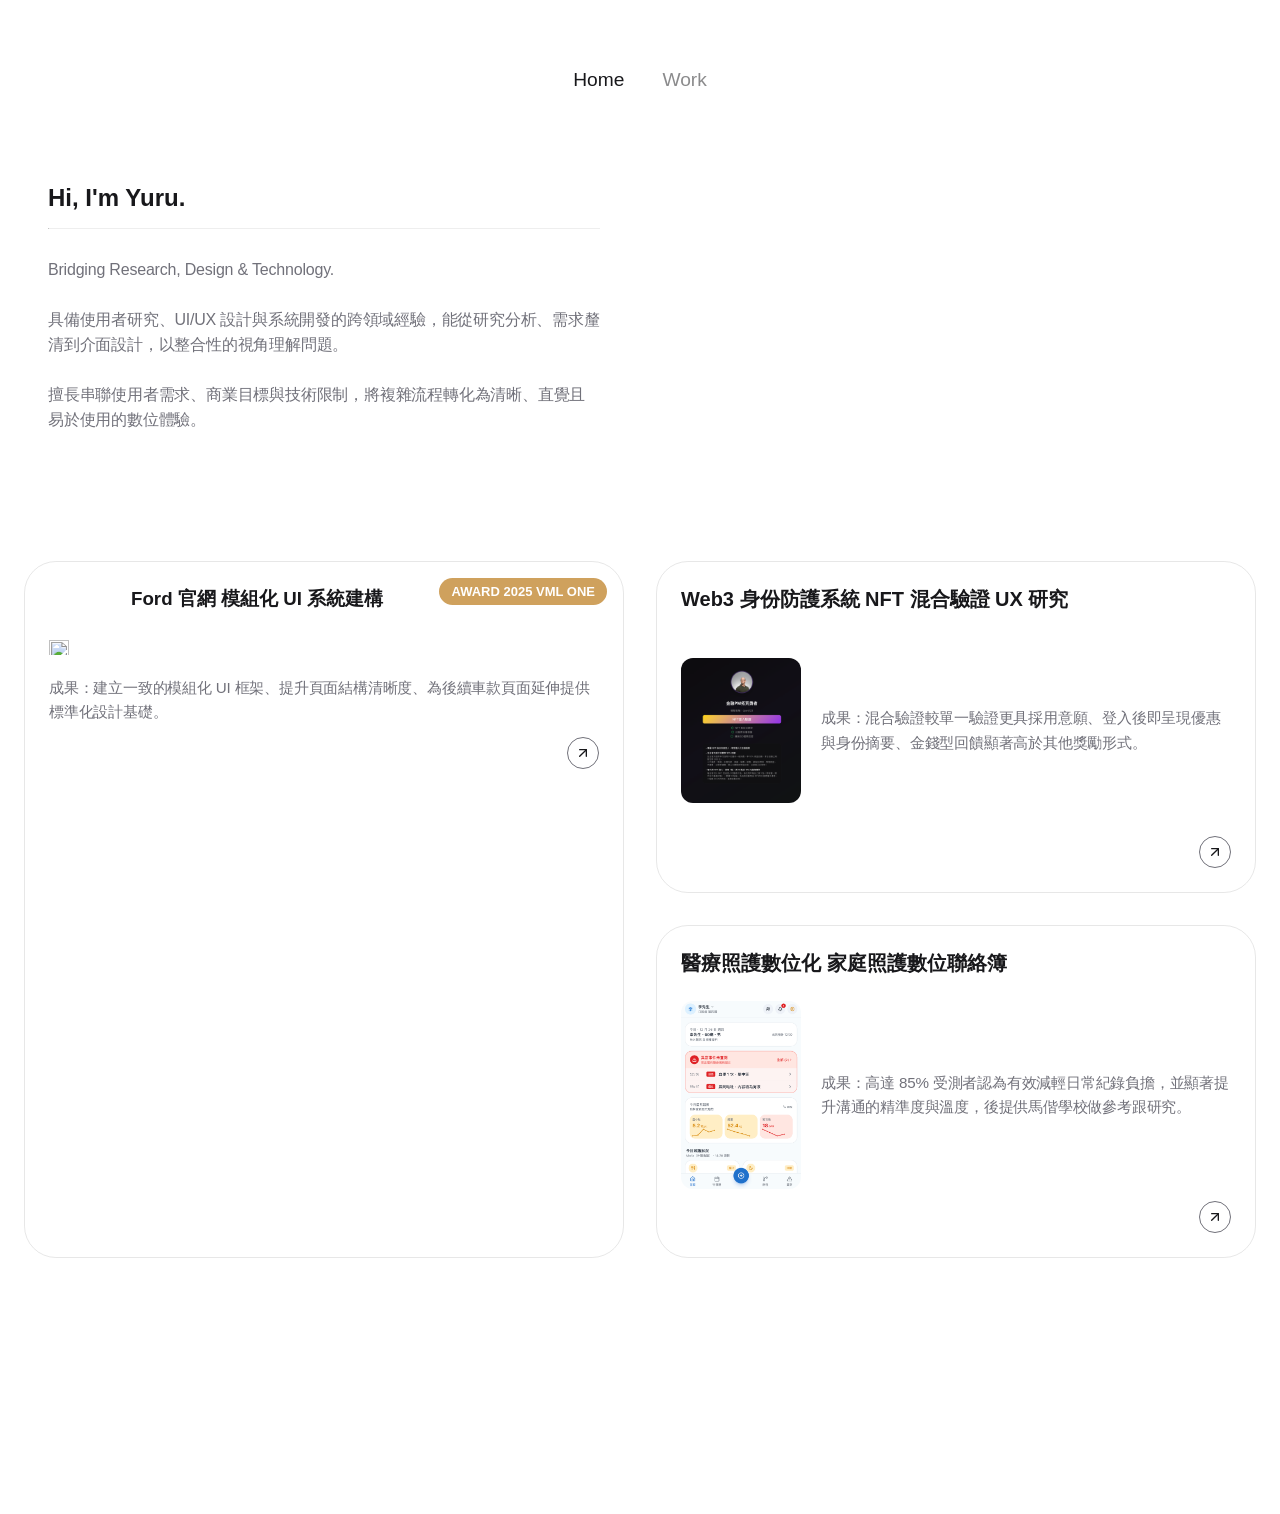
==== commit c40ac94e: "Update index.html" ====
--- a/index.html
+++ b/index.html
@@ -14,7 +14,7 @@
             <div class="nav-links">
                 <div id="nav-marker"></div>
                 <a href="#" class="nav-item active">Home</a>
-                <a href="work.html" class="nav-item"></span>Work</a>
+                <a href="work.html" class="nav-item">Work</a>
                 <!-- <a href="#about" class="nav-item"><span class="dot">About</a> -->
             </div>
             <button class="mobile-menu-btn" id="mobile-menu-btn">
@@ -119,7 +119,7 @@
                     <div class="service-item reveal">
                         <div class="service-text-group">
                             <span class="service-name">數位體驗設計</span>
-                            <span class="service-sub">品牌官網、Web／App設計、User Flow、Design System</span>
+                            <span class="service-sub">Web / App設計、User Flow、UI/UX、Design System</span>
                         </div>
                         <span class="service-desc">Digital Experience Design</span>
                     </div>
@@ -160,7 +160,7 @@
                     <div class="img-content">
                         <img src="img/index_ford.jpg" alt="">
                     </div>
-                    <p>成果：<br>建立一致的模組化 UI 框架、提升頁面結構清晰度、為後續車款頁面延伸提供標準化設計基礎。</p>
+                    <p>成果：建立一致的模組化 UI 框架、提升頁面結構清晰度、為後續車款頁面延伸提供標準化設計基礎。</p>
                     <div class="card-circle">
                         <div class="icon-circle">
                             <svg width="16" height="16" viewBox="0 0 24 24" fill="none" stroke="currentColor" stroke-width="2" stroke-linecap="round" stroke-linejoin="round"><line x1="7" y1="17" x2="17" y2="7"></line><polyline points="7 7 17 7 17 17"></polyline></svg>
@@ -182,7 +182,7 @@
                                 <img src="img/web3_title.png" alt="Web3 專案圖片">
                             </div>
                             <div class="card-description">
-                                <p>成果：<br>混合驗證較單一驗證更具採用意願、登入後即呈現優惠與身份摘要、金錢型回饋顯著高於其他獎勵形式。</p>
+                                <p>成果：混合驗證較單一驗證更具採用意願、登入後即呈現優惠與身份摘要、金錢型回饋顯著高於其他獎勵形式。</p>
                             </div>
                         </div>
             
@@ -205,7 +205,7 @@
                                 <img src="img/medic_title.png" alt="醫療照護專案圖片">
                             </div>
                             <div class="card-description">
-                                <p>成果：<br>高達 85% 受測者認為有效減輕日常紀錄負擔，並顯著提升溝通的精準度與溫度，後提供馬偕學校做參考跟研究。</p>
+                                <p>成果：高達 85% 受測者認為有效減輕日常紀錄負擔，並顯著提升溝通的精準度與溫度，後提供馬偕學校做參考跟研究。</p>
                             </div>
                         </div>
             
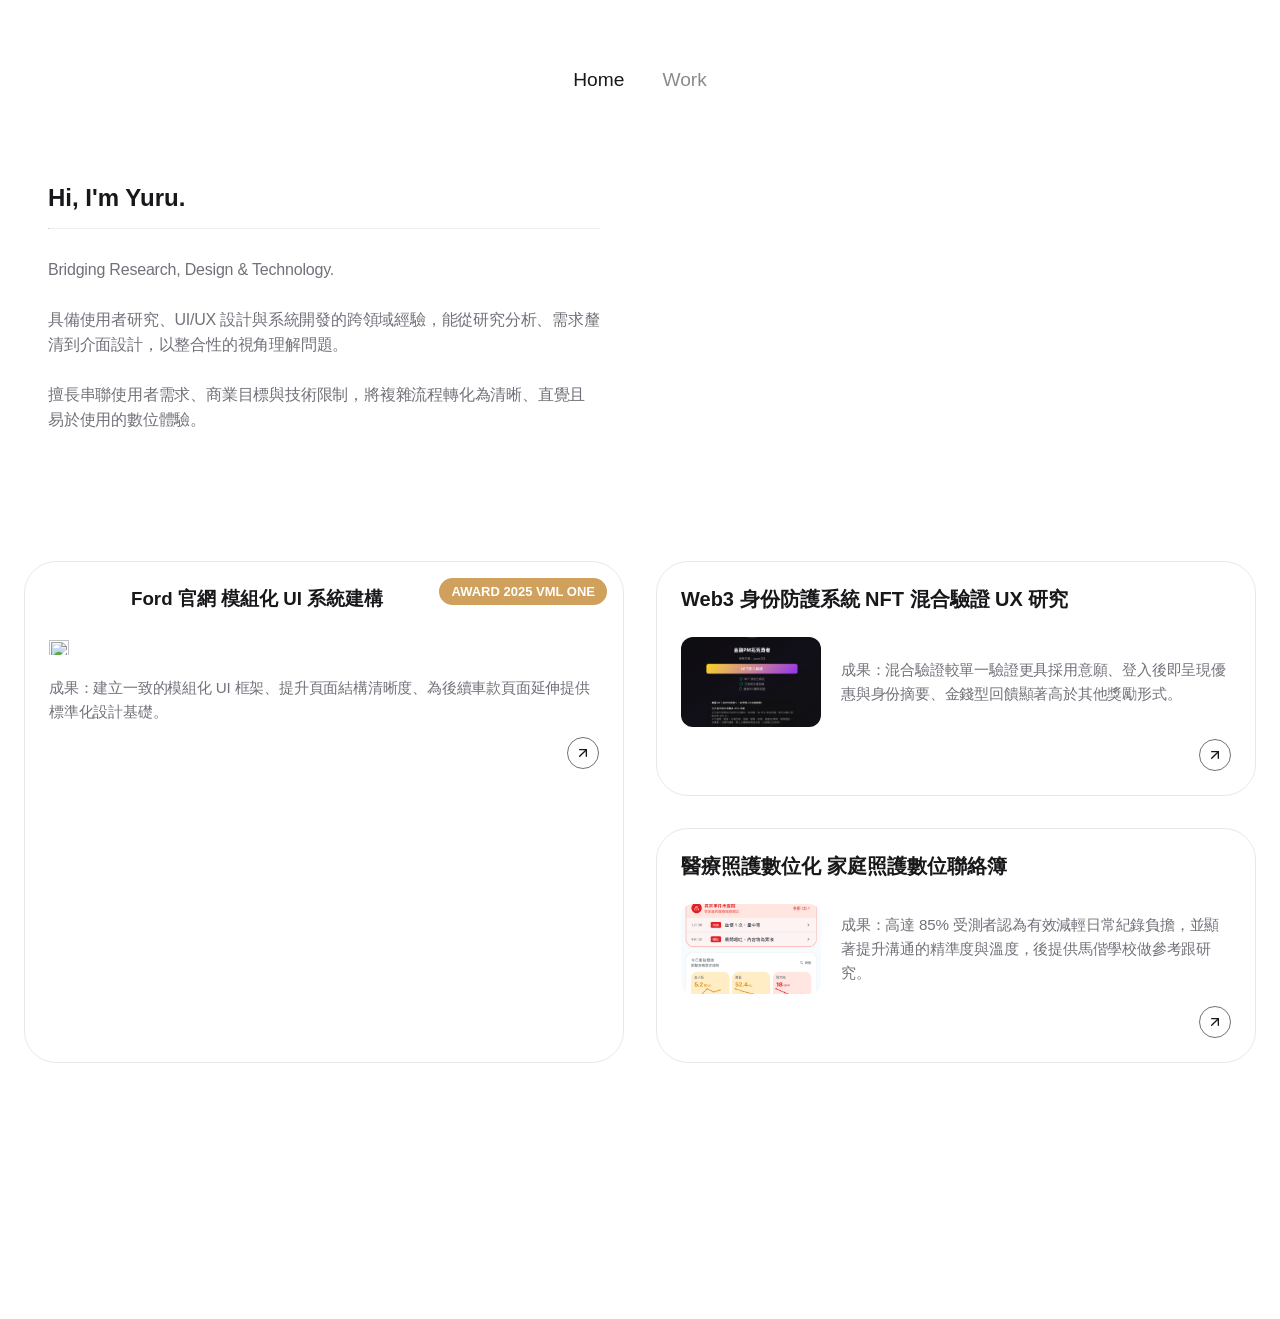
==== commit 19046fd1: "Update index.html" ====
--- a/index.html
+++ b/index.html
@@ -133,7 +133,7 @@
                         <span class="service-desc">Systems & Development</span>
                     </div>
                 </a> -->
-                <a href="work.html#award" class="service-link">
+                <a href="work.html#visual" class="service-link">
                     <div class="service-item reveal">
                         <div class="service-text-group">
                             <span class="service-name">品牌與視覺設計</span>
--- a/style.css
+++ b/style.css
@@ -318,18 +318,31 @@
 
 /* 左側圖片容器 */
 .card-image {
-    flex: 0 0 48%;      /* 限制圖片大約佔 38% 的寬度，可依需求調整 */
-    max-width: 120px;   /* 避免圖片在寬卡片被拉得過大 */
+    flex: 0 0 140px;      /* 增加圖片區域的基礎寬度（原本可能較小） */
+    max-width: 150px;     /* 放大最大寬度限制（原本是 120px） */
+    height: 90px;         /* 鎖定高度，確保不會隨圖片變大而撐開卡片 */
+}
+
+.card-image img {
+    width: 100%;
+    height: 100%;         /* 填滿容器設定的高度 */
+    object-fit: cover;    /* 保持比例填滿，或改用 contain 完整顯示圖片 */
+    border-radius: 12px;
+    display: block;
+}
+/* .card-image {
+    flex: 0 0 48%;
+    max-width: 120px; 
 }
 
 .card-image img {
     width: 100%;
     height: auto;
-    aspect-ratio: unset; /* 取消固定比例 */
-    object-fit: contain; /* 改為 contain 完整呈現 */
+    aspect-ratio: unset;
+    object-fit: contain;
     border-radius: 12px;
     display: block;
-}
+} */
 
 /* 右側成果文字容器 */
 .card-description {
@@ -382,6 +395,7 @@
 .img-content {
     width: fit-content;
     height: auto;
+    border-radius: 12px;
 }
 
 .img-content img {
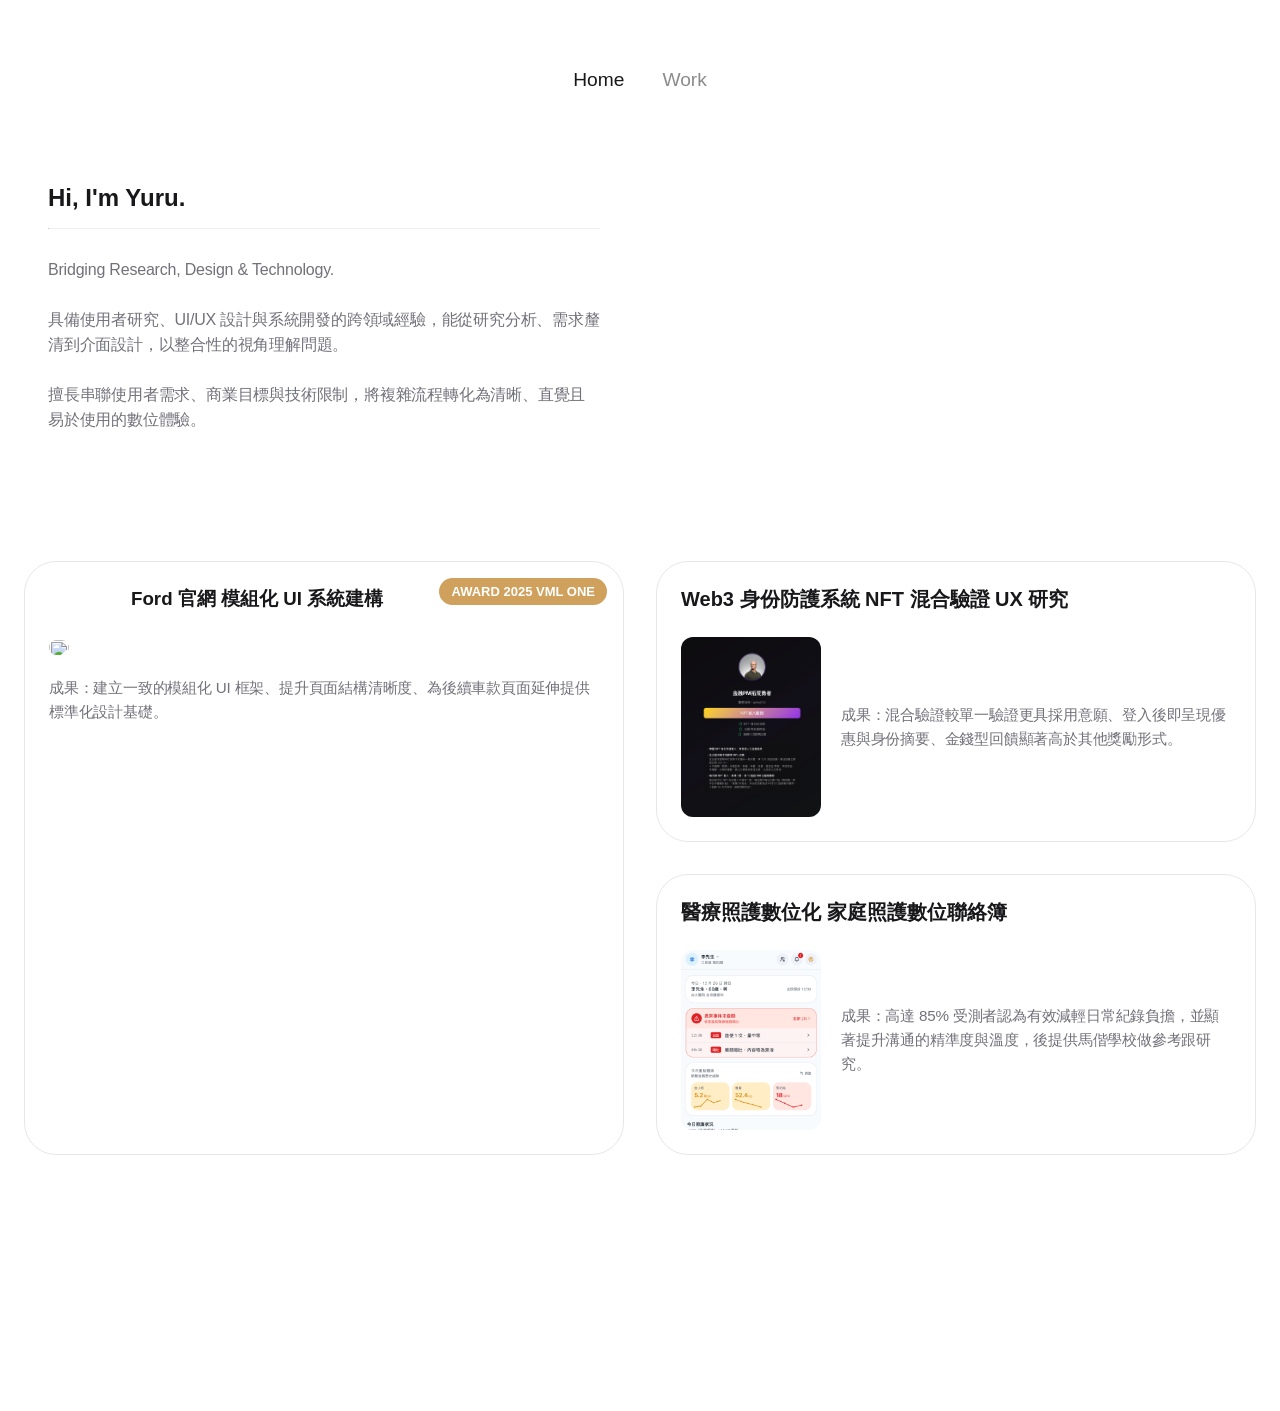
==== commit 365f632d: "Update index.html" ====
--- a/index.html
+++ b/index.html
@@ -161,11 +161,11 @@
                         <img src="img/index_ford.jpg" alt="">
                     </div>
                     <p>成果：建立一致的模組化 UI 框架、提升頁面結構清晰度、為後續車款頁面延伸提供標準化設計基礎。</p>
-                    <div class="card-circle">
+                    <!-- <div class="card-circle">
                         <div class="icon-circle">
                             <svg width="16" height="16" viewBox="0 0 24 24" fill="none" stroke="currentColor" stroke-width="2" stroke-linecap="round" stroke-linejoin="round"><line x1="7" y1="17" x2="17" y2="7"></line><polyline points="7 7 17 7 17 17"></polyline></svg>
                         </div>
-                    </div>
+                    </div> -->
                 </a>
             </section>
 
@@ -185,12 +185,11 @@
                                 <p>成果：混合驗證較單一驗證更具採用意願、登入後即呈現優惠與身份摘要、金錢型回饋顯著高於其他獎勵形式。</p>
                             </div>
                         </div>
-            
-                        <div class="card-circle">
-                            <div class="icon-circle">
-                                <svg width="16" height="16" viewBox="0 0 24 24" fill="none" stroke="currentColor" stroke-width="2" stroke-linecap="round" stroke-linejoin="round"><line x1="7" y1="17" x2="17" y2="7"></line><polyline points="7 7 17 7 17 17"></polyline></svg>
-                            </div>
-                        </div>
+                        <!-- <div class="card-circle">
+                            <div class="icon-circle">
+                                <svg width="16" height="16" viewBox="0 0 24 24" fill="none" stroke="currentColor" stroke-width="2" stroke-linecap="round" stroke-linejoin="round"><line x1="7" y1="17" x2="17" y2="7"></line><polyline points="7 7 17 7 17 17"></polyline></svg>
+                            </div>
+                        </div> -->
                     </a>
                 </section>
             
@@ -208,12 +207,11 @@
                                 <p>成果：高達 85% 受測者認為有效減輕日常紀錄負擔，並顯著提升溝通的精準度與溫度，後提供馬偕學校做參考跟研究。</p>
                             </div>
                         </div>
-            
-                        <div class="card-circle">
-                            <div class="icon-circle">
-                                <svg width="16" height="16" viewBox="0 0 24 24" fill="none" stroke="currentColor" stroke-width="2" stroke-linecap="round" stroke-linejoin="round"><line x1="7" y1="17" x2="17" y2="7"></line><polyline points="7 7 17 7 17 17"></polyline></svg>
-                            </div>
-                        </div>
+                        <!-- <div class="card-circle">
+                            <div class="icon-circle">
+                                <svg width="16" height="16" viewBox="0 0 24 24" fill="none" stroke="currentColor" stroke-width="2" stroke-linecap="round" stroke-linejoin="round"><line x1="7" y1="17" x2="17" y2="7"></line><polyline points="7 7 17 7 17 17"></polyline></svg>
+                            </div>
+                        </div> -->
                     </a>
                 </section>
             </div>
--- a/style.css
+++ b/style.css
@@ -320,7 +320,7 @@
 .card-image {
     flex: 0 0 140px;      /* 增加圖片區域的基礎寬度（原本可能較小） */
     max-width: 150px;     /* 放大最大寬度限制（原本是 120px） */
-    height: 90px;         /* 鎖定高度，確保不會隨圖片變大而撐開卡片 */
+    height: 180px;         /* 鎖定高度，確保不會隨圖片變大而撐開卡片 */
 }
 
 .card-image img {
@@ -329,6 +329,8 @@
     object-fit: cover;    /* 保持比例填滿，或改用 contain 完整顯示圖片 */
     border-radius: 12px;
     display: block;
+    object-position: top;
+    aspect-ratio: 4 / 3;
 }
 /* .card-image {
     flex: 0 0 48%;
@@ -395,13 +397,13 @@
 .img-content {
     width: fit-content;
     height: auto;
-    border-radius: 12px;
 }
 
 .img-content img {
     width: 100%;
     aspect-ratio: 4 / 3;
     object-fit: cover;
+    border-radius: 12px;
 }
 
 /* 右上側指令面板 */
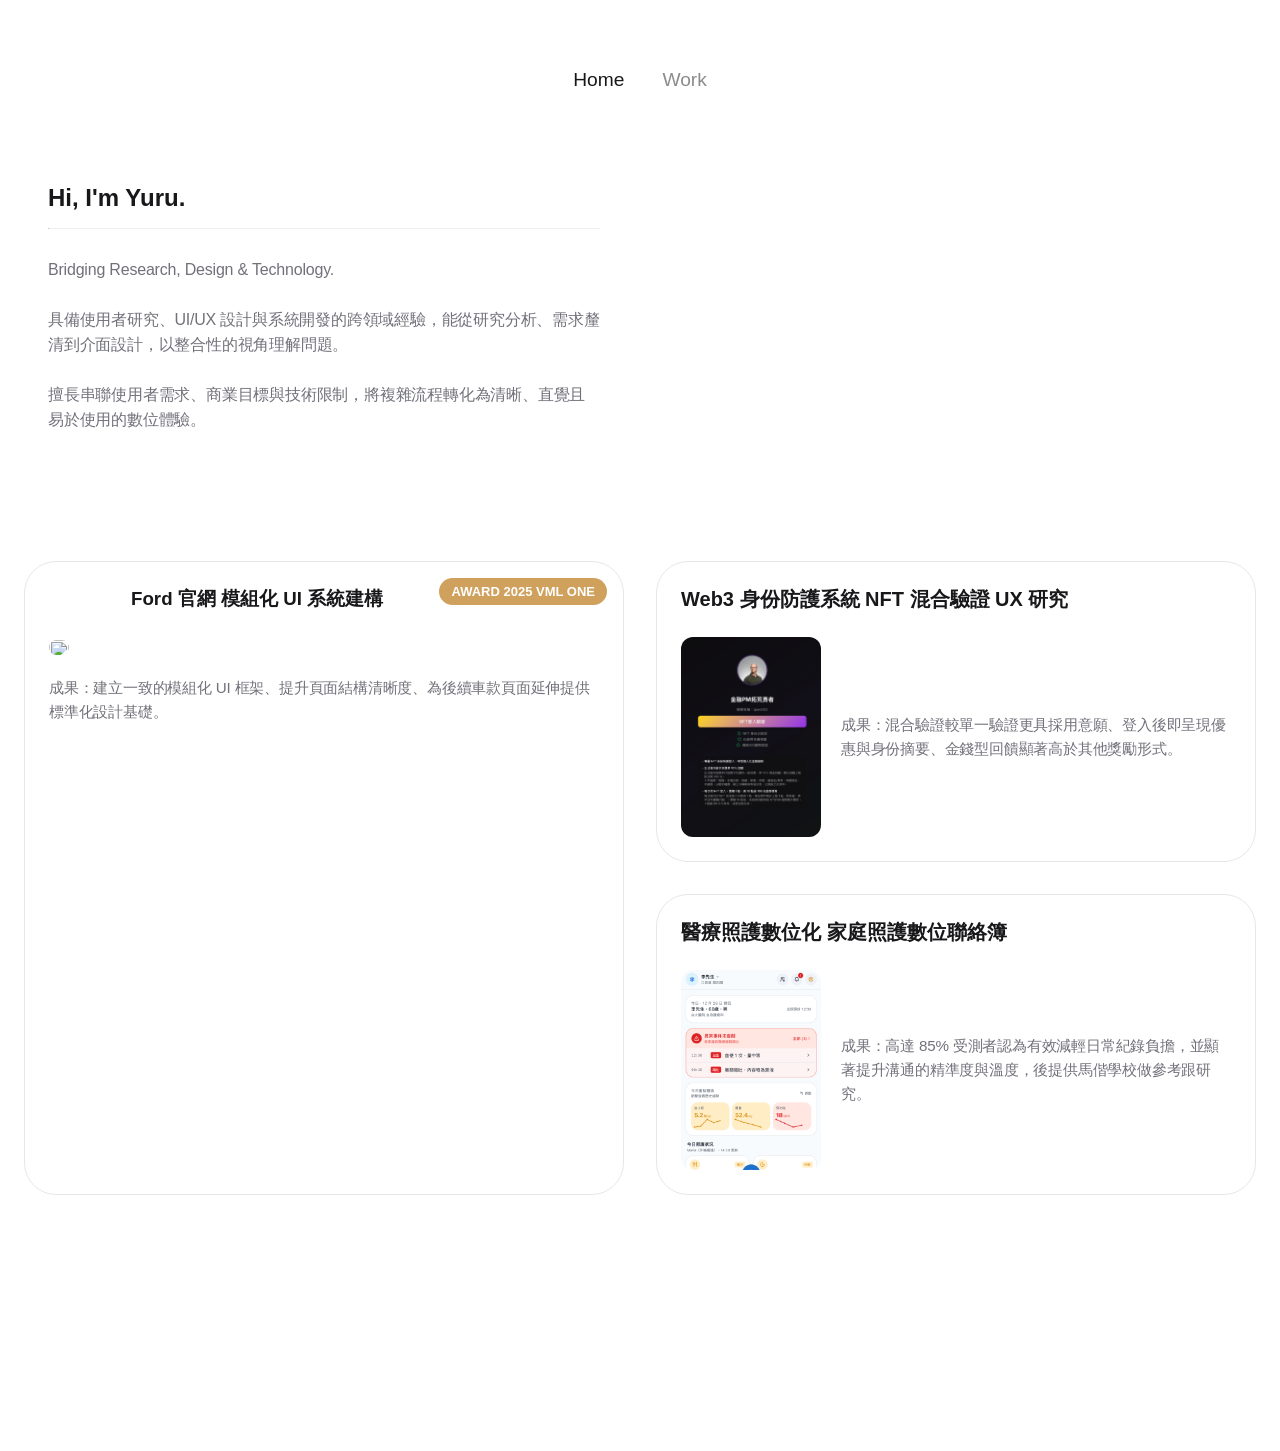
==== commit cf9bf76c: "Update index.html" ====
--- a/index.html
+++ b/index.html
@@ -154,7 +154,7 @@
         <!-- 左側：Feed 面板 -->
         <section class="bento-container">
             <section class="card feed-card">
-                <a href="uiux_ford.html" style="text-decoration: none; color: inherit;display: contents; height: 100%;">
+                <a href="ford.html" style="text-decoration: none; color: inherit;display: contents; height: 100%;">
                     <h3 class="logo-text"><img src="img/FordOval.svg" alt="" width="70">Ford 官網 模組化 UI 系統建構</h3>
                     <span class="tag">AWARD 2025 VML ONE</span>
                     <div class="img-content">
@@ -173,7 +173,7 @@
             <div class="bottom-right-group">
                 <!-- 第一張卡片：Web3 身份防護系統 -->
                 <section class="card credit-card1">
-                    <a href="ux_web3.html">
+                    <a href="web3.html">
                         <h3>Web3 身份防護系統 NFT 混合驗證 UX 研究</h3>
                         <!--<div class="credit-amount">NFT 混合驗證 UX 研究</div>-->
                         <!-- 調整區域：左邊圖片、右邊成果 -->
@@ -195,7 +195,7 @@
             
                 <!-- 第二張卡片：醫療照護數位化 -->
                 <section class="card credit-card1">
-                    <a href="ux_health.html">
+                    <a href="healthcare.html">
                         <h3>醫療照護數位化 家庭照護數位聯絡簿</h3>
                         <!--<div class="credit-amount">家庭照護數位聯絡簿</div>-->
                         <!-- 調整區域：左邊圖片、右邊成果 -->
--- a/style.css
+++ b/style.css
@@ -320,7 +320,7 @@
 .card-image {
     flex: 0 0 140px;      /* 增加圖片區域的基礎寬度（原本可能較小） */
     max-width: 150px;     /* 放大最大寬度限制（原本是 120px） */
-    height: 180px;         /* 鎖定高度，確保不會隨圖片變大而撐開卡片 */
+    height: 200px;         /* 鎖定高度，確保不會隨圖片變大而撐開卡片 */
 }
 
 .card-image img {
